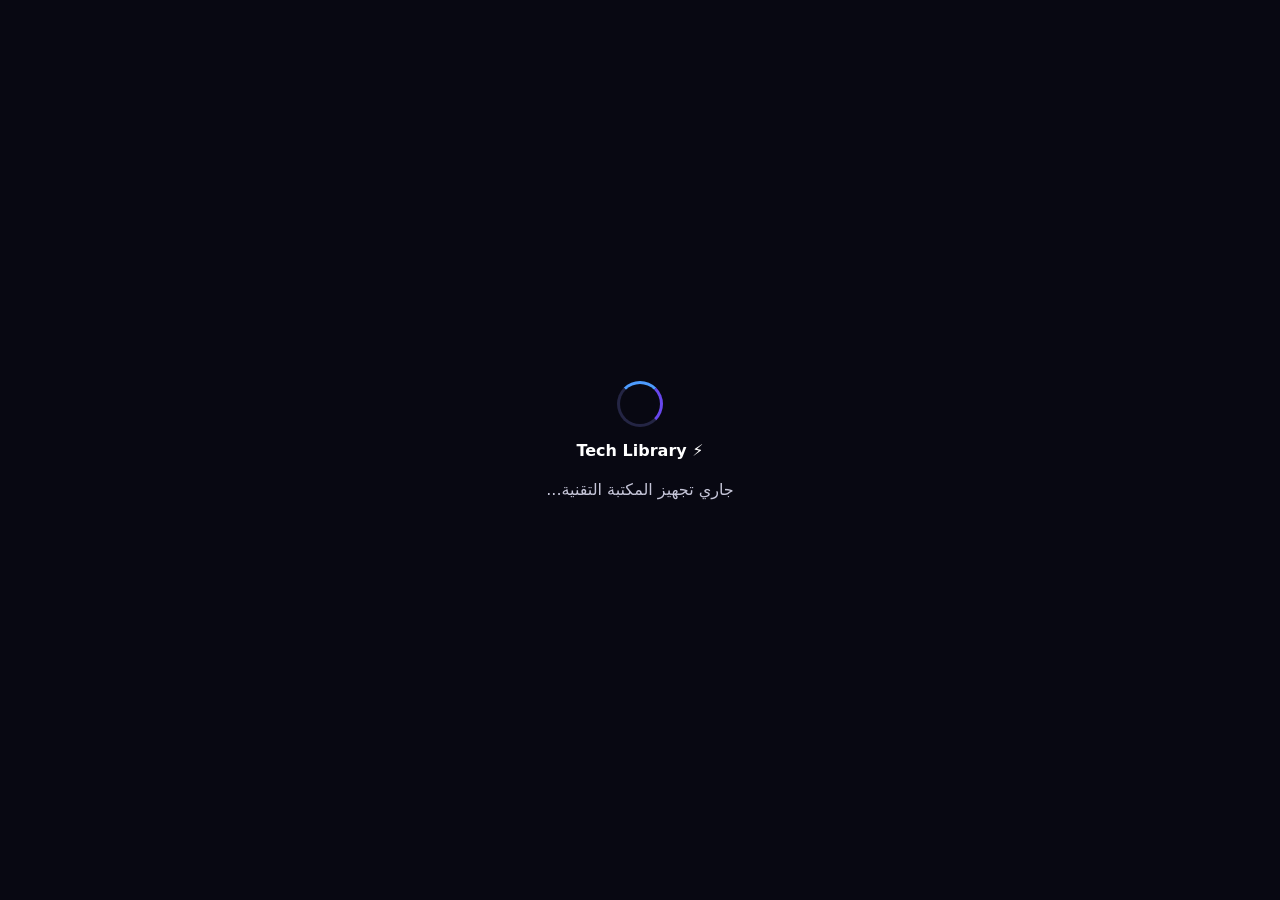
==== index.html @ afeb12ea "Tl" ====
<!doctype html><html lang="ar" dir="rtl"><head><meta charset="utf-8"><meta name="viewport" content="width=device-width,initial-scale=1"><title>Tech Library</title><link rel="stylesheet" href="style.css"></head><body><canvas id="network-bg"></canvas><div id="load" class="loading"><div class="loading-inner"><div class="spinner"></div><strong>⚡ Tech Library</strong><p class="muted">جاري تجهيز المكتبة التقنية...</p></div></div><div class="page"><header class="nav"><div class="container nav-inner"><a class="brand brand-logo" href="index.html" aria-label="Tech Library">⚡</a><nav class="nav-links"><a href="pages/assistant.html">🤖 TL</a><a href="pages/library.html">📚 الأقسام</a><a href="pages/developer.html">👨‍💻 معلومات المطور</a><button class="icon-btn" data-settings aria-label="الإعدادات">⚙️</button></nav></div></header><main><section class="hero container"><h1><span>Tech Library</span></h1><p>مكتبة تقنية تفاعلية تجمع الأدوات والخدمات والمصادر والمصطلحات، مع TL لمساعدتك في الوصول إلى ما تحتاجه من داخل المكتبة.</p><div class="actions"><a class="btn primary" href="pages/assistant.html">🤖 اسأل TL</a><a class="btn" href="pages/library.html">📚 استكشف المكتبة</a></div><form class="searchbox" id="quickSearch"><input id="quickQ" placeholder="ابحث عن تطبيق، AI، مصطلح، موقع تعليمي..."><button class="btn primary">🔎 بحث</button></form></section><section class="section container"><div class="section-head"><h2>📊 نظرة سريعة</h2></div><div id="homeStats" class="stats"></div></section><section class="section container"><div class="section-head"><h2>🧩 أقسام المكتبة</h2><a class="btn small" href="pages/library.html">عرض الكل</a></div><div id="homeCategories" class="grid"></div></section></main><footer>Tech Library — مكتبة تقنية رسمية</footer></div><div id="settingsPanel"></div><div class="toast-wrap" id="toasts"></div><script src="data.js"></script><script src="main.js"></script></body></html>
---- style.css ----
:root{--bg:#080812;--panel:#0f1020;--panel2:#14152a;--blue:#4d9cff;--purple:#6847ed;--text:#fff;--muted:#c5c5d8;--border:#29294a;--good:#4ee6a8;--danger:#ff6b8a;--shadow:0 12px 40px rgba(0,0,0,.35)}
*{box-sizing:border-box}html{scroll-behavior:smooth}body{margin:0;background:var(--bg);color:var(--text);font-family:system-ui,-apple-system,"Segoe UI",Tahoma,Arial,sans-serif;min-height:100vh}a{color:inherit;text-decoration:none}button,input{font:inherit}.page{position:relative;z-index:1;min-height:100vh}.container{width:min(1120px,calc(100% - 28px));margin:auto}.nav{position:sticky;top:0;z-index:20;background:rgba(8,8,18,.78);backdrop-filter:blur(14px);border-bottom:1px solid var(--border)}.nav-inner{min-height:64px;display:flex;align-items:center;justify-content:space-between;gap:10px}.brand{font-weight:900;display:flex;align-items:center;gap:8px}.brand b{background:linear-gradient(90deg,var(--blue),var(--purple));-webkit-background-clip:text;background-clip:text;color:transparent}.nav-links{display:flex;gap:7px;flex-wrap:wrap;justify-content:flex-end}.nav-links a,.nav-links button{border:1px solid var(--border);background:rgba(20,21,42,.8);color:var(--muted);padding:9px 12px;border-radius:12px;cursor:pointer}.nav-links a:hover,.nav-links button:hover{color:#fff;border-color:#4d4d83}.hero{padding:70px 0 35px;text-align:center}.hero h1{font-size:clamp(38px,8vw,78px);margin:0 0 12px}.hero h1 span{background:linear-gradient(90deg,var(--blue),#9d7bff,var(--purple));-webkit-background-clip:text;background-clip:text;color:transparent}.hero p{max-width:760px;margin:0 auto 25px;color:var(--muted);font-size:18px;line-height:1.8}.actions{display:flex;justify-content:center;gap:10px;flex-wrap:wrap}.btn{display:inline-flex;align-items:center;justify-content:center;gap:7px;border:1px solid #3c3c68;background:linear-gradient(135deg,#161a34,#111225);color:#fff;padding:11px 16px;border-radius:13px;cursor:pointer;transition:.2s}.btn:hover{transform:translateY(-1px);border-color:var(--blue)}.btn.primary{background:linear-gradient(135deg,var(--blue),var(--purple));border:0}.btn.ghost{background:transparent}.btn.small{padding:8px 11px;border-radius:10px;font-size:14px}.searchbox{display:flex;gap:8px;max-width:760px;margin:22px auto}.searchbox input{flex:1;min-width:0;border:1px solid var(--border);background:#0d0e1c;color:#fff;padding:14px 16px;border-radius:14px;outline:none}.searchbox input:focus{border-color:var(--blue);box-shadow:0 0 0 3px rgba(77,156,255,.12)}.section{padding:28px 0}.section-head{display:flex;align-items:end;justify-content:space-between;gap:14px;margin-bottom:18px}.section-head h2{margin:0;font-size:25px}.muted{color:var(--muted);line-height:1.7}.grid{display:grid;grid-template-columns:repeat(auto-fill,minmax(240px,1fr));gap:14px}.card{background:linear-gradient(180deg,rgba(20,21,42,.94),rgba(12,13,27,.94));border:1px solid var(--border);border-radius:18px;padding:18px;box-shadow:var(--shadow);min-width:0}.card:hover{border-color:#4b4b78}.icon{font-size:30px;margin-bottom:8px}.tag{display:inline-flex;padding:5px 8px;border-radius:999px;background:rgba(104,71,237,.12);border:1px solid rgba(104,71,237,.3);color:#c8bfff;font-size:12px}.card h3{margin:10px 0 6px}.card .btn{margin-top:12px;width:100%}.stats{display:grid;grid-template-columns:repeat(4,1fr);gap:12px}.stat{padding:18px;border:1px solid var(--border);border-radius:16px;background:rgba(16,17,33,.85);text-align:center}.stat strong{display:block;font-size:28px}.category-card{cursor:pointer}.category-card .count{font-weight:800;color:var(--blue);margin-top:8px}.toolbar{display:flex;gap:8px;flex-wrap:wrap;margin:12px 0}.chips{display:flex;gap:7px;overflow:auto;padding-bottom:4px}.chips button{white-space:nowrap}.chat-wrap{max-width:820px;margin:30px auto}.chat{border:1px solid var(--border);background:rgba(12,13,27,.92);border-radius:20px;overflow:hidden}.messages{padding:16px;min-height:420px;max-height:65vh;overflow:auto}.msg{max-width:92%;padding:12px 14px;border-radius:16px;margin:8px 0;line-height:1.75;word-break:break-word}.msg.user{margin-right:auto;background:#17182d;border:1px solid var(--border)}.msg.bot{margin-left:auto;background:linear-gradient(135deg,rgba(77,156,255,.12),rgba(104,71,237,.14));border:1px solid #36365c}.msg-actions{display:flex;gap:7px;flex-wrap:wrap;margin-top:10px}.chat-input{display:flex;gap:8px;padding:12px;border-top:1px solid var(--border)}.chat-input input{flex:1;min-width:0;background:#090a16;border:1px solid var(--border);border-radius:12px;color:#fff;padding:12px}.settings-panel{position:fixed;inset:0;z-index:50;display:none;background:rgba(0,0,0,.62);padding:18px}.settings-panel.open{display:flex;align-items:center;justify-content:center}.settings{width:min(620px,100%);max-height:90vh;overflow:auto;background:#0d0e1c;border:1px solid var(--border);border-radius:20px;padding:20px}.setting-row{display:flex;align-items:center;justify-content:space-between;gap:15px;padding:14px 0;border-bottom:1px solid #22233d}.setting-row:last-child{border-bottom:0}.switch{width:48px;height:28px;border-radius:99px;border:1px solid var(--border);background:#1b1c31;cursor:pointer;padding:3px}.switch i{display:block;width:20px;height:20px;border-radius:50%;background:#777;transition:.2s}.switch.on{background:linear-gradient(90deg,var(--blue),var(--purple))}.switch.on i{transform:translateX(19px);background:#fff}.toast-wrap{position:fixed;z-index:100;left:14px;bottom:14px;display:grid;gap:8px}.toast{padding:11px 14px;border-radius:12px;border:1px solid var(--border);background:#15162a;box-shadow:var(--shadow);animation:toast .2s ease}.loading{position:fixed;inset:0;z-index:200;background:#080812;display:grid;place-items:center;transition:.35s}.loading.hide{opacity:0;pointer-events:none}.loading-inner{text-align:center}.spinner{width:46px;height:46px;border:3px solid #242544;border-top-color:var(--blue);border-right-color:var(--purple);border-radius:50%;animation:spin 1s linear infinite;margin:0 auto 14px}.empty{text-align:center;padding:40px;color:var(--muted)}footer{padding:35px 0;color:var(--muted);text-align:center}.warning{border-color:#6d4c29;background:rgba(109,76,41,.12);color:#ffd39a}.source-line{color:#8e90aa;font-size:12px;margin-top:10px}@keyframes spin{to{transform:rotate(360deg)}}@keyframes toast{from{transform:translateY(8px);opacity:0}}
#network-bg{position:fixed;inset:0;z-index:0;pointer-events:none;opacity:.7}.reduced #network-bg{display:none}.reduced .btn:hover{transform:none}@media(max-width:700px){.nav-inner{align-items:flex-start;padding:10px 0}.nav-links{max-width:70%;overflow:auto;justify-content:flex-end}.hero{padding-top:48px}.stats{grid-template-columns:repeat(2,1fr)}.grid{grid-template-columns:1fr}.messages{min-height:360px}.msg{max-width:96%}.searchbox{flex-direction:column}.searchbox .btn{width:100%}.section-head{align-items:flex-start;flex-direction:column}}@media(prefers-reduced-motion:reduce){*{scroll-behavior:auto!important;animation:none!important;transition:none!important}}

/* ---------- Update 5: restored simple header + user environment ---------- */
.brand-logo{font-size:28px;text-decoration:none;min-width:42px;justify-content:center}.icon-btn{width:42px;height:42px;padding:0;border-radius:12px;border:1px solid var(--border);background:transparent;color:#fff;cursor:pointer;font-size:18px}.icon-btn:hover{border-color:var(--blue);background:rgba(77,156,255,.08)}.setting-group{border:1px solid var(--border);border-radius:16px;padding:12px 15px;margin:12px 0}.setting-group h3{margin:4px 0 8px}.select{max-width:230px;background:#111225;color:#fff;border:1px solid var(--border);border-radius:10px;padding:9px}.theme-toggle{width:48px;height:48px;border-radius:50%;border:1px solid var(--border);background:#16182b;color:#fff;cursor:pointer;font-size:20px}.reset-grid{display:grid;grid-template-columns:repeat(2,minmax(0,1fr));gap:8px}.reset-grid .btn{width:100%}body[data-theme="light"]{--bg:#f7f8fb;--surface:#fff;--text:#151827;--muted:#5c6173;--border:#d9dce7;--shadow:0 8px 30px rgba(20,24,40,.08);background:var(--bg);color:var(--text)}body[data-theme="light"] .nav{background:rgba(247,248,251,.86)}body[data-theme="light"] .nav-links a,body[data-theme="light"] .nav-links button{color:#303546}body[data-theme="light"] .nav-links a:hover,body[data-theme="light"] .nav-links button:hover{color:#111827;border-color:#aeb4c5}body[data-theme="light"] .card{background:rgba(255,255,255,.92);border-color:#d9dce7}body[data-theme="light"] .stat{background:rgba(255,255,255,.9);border-color:#d9dce7}body[data-theme="light"] .chat{background:rgba(255,255,255,.94)}body[data-theme="light"] .messages .msg.user{background:#eef0f6;border-color:#d9dce7}body[data-theme="light"] .chat-input input,body[data-theme="light"] .searchbox input{background:#fff;color:#151827;border-color:#d9dce7}body[data-theme="light"] .settings{background:#fff;border-color:#d9dce7}body[data-theme="light"] .btn{background:#f3f5fa;color:#171a28;border-color:#d5d9e4}body[data-theme="light"] .btn.primary{color:#fff;background:linear-gradient(135deg,var(--blue),var(--purple));border:0}body[data-theme="light"] .select{background:#fff;color:#151827}.warning{border:1px solid #8a6a3b;padding:8px;border-radius:10px}.source-line{font-size:12px;margin-top:8px}.no-particles #network-bg{display:none}@media(max-width:700px){.reset-grid{grid-template-columns:1fr}.select{max-width:100%;width:100%}.nav-links{max-width:none;gap:5px}.nav-links a{padding:8px 9px}.brand-logo{font-size:25px}}
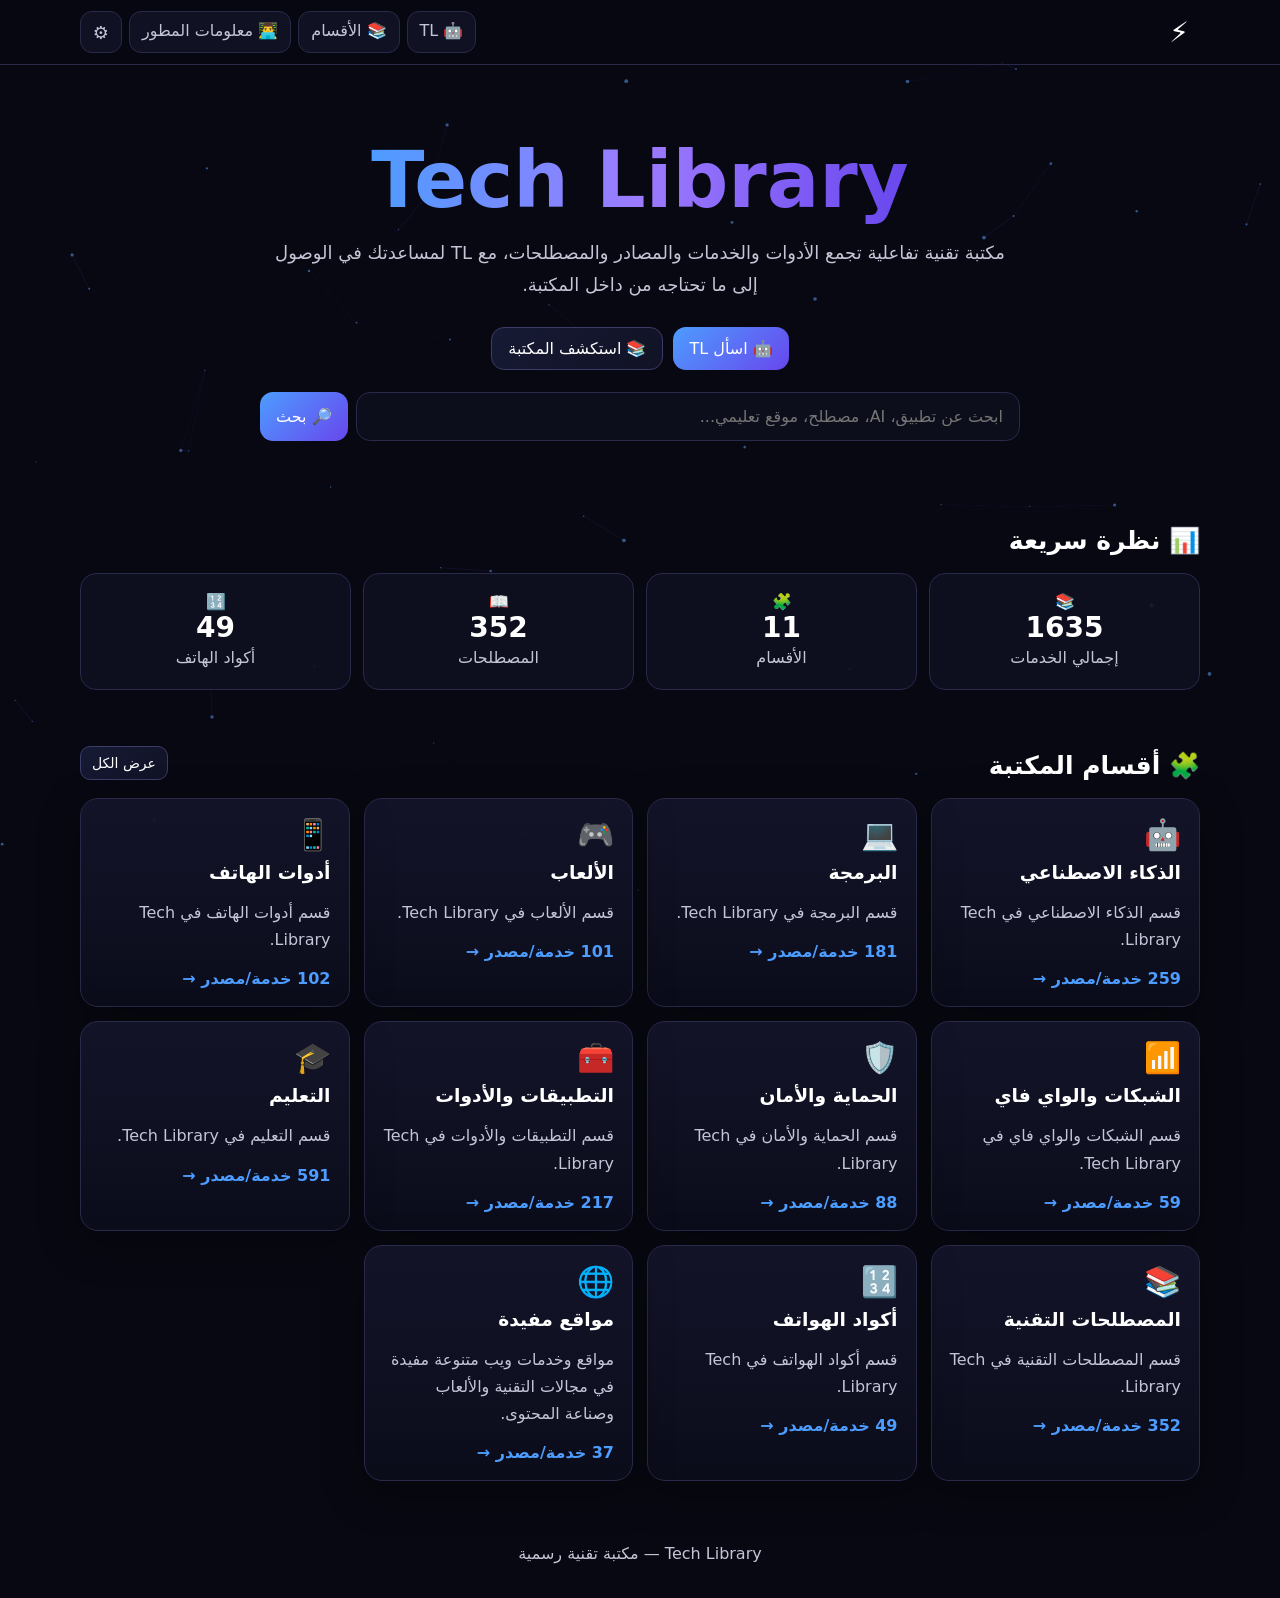
==== commit 7d2ad671: "Add files via upload" ====
--- a/index.html
+++ b/index.html
@@ -1 +1 @@
-<!doctype html><html lang="ar" dir="rtl"><head><meta charset="utf-8"><meta name="viewport" content="width=device-width,initial-scale=1"><title>Tech Library</title><link rel="stylesheet" href="style.css"></head><body><canvas id="network-bg"></canvas><div id="load" class="loading"><div class="loading-inner"><div class="spinner"></div><strong>⚡ Tech Library</strong><p class="muted">جاري تجهيز المكتبة التقنية...</p></div></div><div class="page"><header class="nav"><div class="container nav-inner"><a class="brand brand-logo" href="index.html" aria-label="Tech Library">⚡</a><nav class="nav-links"><a href="pages/assistant.html">🤖 TL</a><a href="pages/library.html">📚 الأقسام</a><a href="pages/developer.html">👨‍💻 معلومات المطور</a><button class="icon-btn" data-settings aria-label="الإعدادات">⚙️</button></nav></div></header><main><section class="hero container"><h1><span>Tech Library</span></h1><p>مكتبة تقنية تفاعلية تجمع الأدوات والخدمات والمصادر والمصطلحات، مع TL لمساعدتك في الوصول إلى ما تحتاجه من داخل المكتبة.</p><div class="actions"><a class="btn primary" href="pages/assistant.html">🤖 اسأل TL</a><a class="btn" href="pages/library.html">📚 استكشف المكتبة</a></div><form class="searchbox" id="quickSearch"><input id="quickQ" placeholder="ابحث عن تطبيق، AI، مصطلح، موقع تعليمي..."><button class="btn primary">🔎 بحث</button></form></section><section class="section container"><div class="section-head"><h2>📊 نظرة سريعة</h2></div><div id="homeStats" class="stats"></div></section><section class="section container"><div class="section-head"><h2>🧩 أقسام المكتبة</h2><a class="btn small" href="pages/library.html">عرض الكل</a></div><div id="homeCategories" class="grid"></div></section></main><footer>Tech Library — مكتبة تقنية رسمية</footer></div><div id="settingsPanel"></div><div class="toast-wrap" id="toasts"></div><script src="data.js"></script><script src="main.js"></script></body></html>
+<!doctype html><html lang="ar" dir="rtl"><head><meta charset="utf-8"><meta name="viewport" content="width=device-width,initial-scale=1"><title>Tech Library</title><link rel="stylesheet" href="style.css"></head><body><canvas id="network-bg"></canvas><div id="load" class="loading"><div class="loading-inner"><div class="spinner"></div><strong>⚡ Tech Library</strong><p class="muted">جاري تجهيز المكتبة التقنية...</p></div></div><div class="page"><header class="nav"><div class="container nav-inner"><a class="brand brand-logo" href="index.html" aria-label="Tech Library">⚡</a><nav class="nav-links"><a href="pages/assistant.html">🤖 TL</a><a href="pages/library.html">📚 الأقسام</a><a href="pages/developer.html">👨‍💻 معلومات المطور</a><button class="icon-btn" data-settings aria-label="الإعدادات">⚙️</button></nav></div></header><main><section class="hero container"><h1><span>Tech Library</span></h1><p>مكتبة تقنية تفاعلية تجمع الأدوات والخدمات والمصادر والمصطلحات، مع TL لمساعدتك في الوصول إلى ما تحتاجه من داخل المكتبة.</p><div class="actions"><a class="btn primary" href="pages/assistant.html">🤖 اسأل TL</a><a class="btn" href="pages/library.html">📚 استكشف المكتبة</a></div><form class="searchbox" id="quickSearch"><input id="quickQ" placeholder="ابحث عن تطبيق، AI، مصطلح، موقع تعليمي..."><button class="btn primary">🔎 بحث</button></form></section><section class="section container"><div class="section-head"><h2>📊 نظرة سريعة</h2></div><div id="homeStats" class="stats"></div></section><section class="section container"><div class="section-head"><h2>🧩 أقسام المكتبة</h2><a class="btn small" href="pages/library.html">عرض الكل</a></div><div id="homeCategories" class="grid"></div></section></main><footer>Tech Library — مكتبة تقنية رسمية</footer></div><div id="settingsPanel"></div><div class="toast-wrap" id="toasts"></div><script src="data.js"></script><script src="boot-fix.js"></script><script src="main.js"></script></body></html>
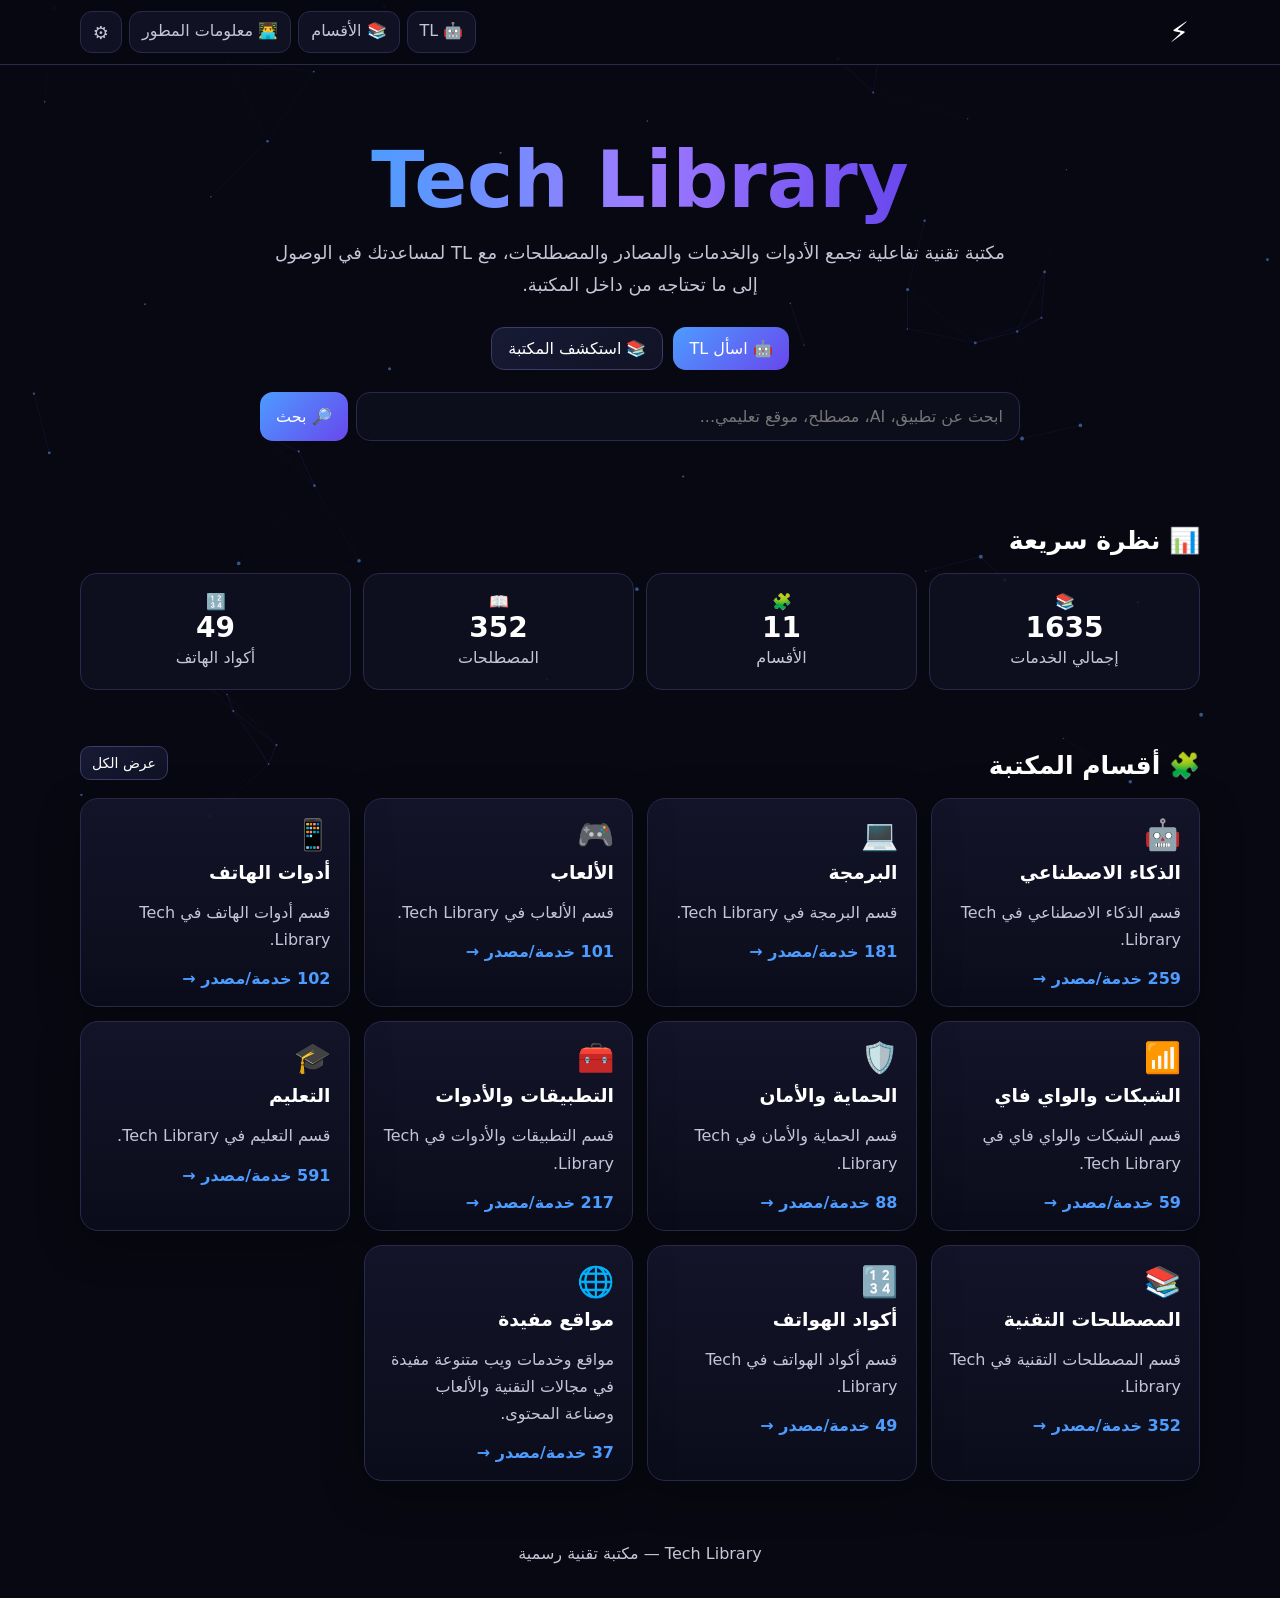
==== commit 5426abd0: "Update index.html" ====
--- a/index.html
+++ b/index.html
@@ -1 +1 @@
-<!doctype html><html lang="ar" dir="rtl"><head><meta charset="utf-8"><meta name="viewport" content="width=device-width,initial-scale=1"><title>Tech Library</title><link rel="stylesheet" href="style.css"></head><body><canvas id="network-bg"></canvas><div id="load" class="loading"><div class="loading-inner"><div class="spinner"></div><strong>⚡ Tech Library</strong><p class="muted">جاري تجهيز المكتبة التقنية...</p></div></div><div class="page"><header class="nav"><div class="container nav-inner"><a class="brand brand-logo" href="index.html" aria-label="Tech Library">⚡</a><nav class="nav-links"><a href="pages/assistant.html">🤖 TL</a><a href="pages/library.html">📚 الأقسام</a><a href="pages/developer.html">👨‍💻 معلومات المطور</a><button class="icon-btn" data-settings aria-label="الإعدادات">⚙️</button></nav></div></header><main><section class="hero container"><h1><span>Tech Library</span></h1><p>مكتبة تقنية تفاعلية تجمع الأدوات والخدمات والمصادر والمصطلحات، مع TL لمساعدتك في الوصول إلى ما تحتاجه من داخل المكتبة.</p><div class="actions"><a class="btn primary" href="pages/assistant.html">🤖 اسأل TL</a><a class="btn" href="pages/library.html">📚 استكشف المكتبة</a></div><form class="searchbox" id="quickSearch"><input id="quickQ" placeholder="ابحث عن تطبيق، AI، مصطلح، موقع تعليمي..."><button class="btn primary">🔎 بحث</button></form></section><section class="section container"><div class="section-head"><h2>📊 نظرة سريعة</h2></div><div id="homeStats" class="stats"></div></section><section class="section container"><div class="section-head"><h2>🧩 أقسام المكتبة</h2><a class="btn small" href="pages/library.html">عرض الكل</a></div><div id="homeCategories" class="grid"></div></section></main><footer>Tech Library — مكتبة تقنية رسمية</footer></div><div id="settingsPanel"></div><div class="toast-wrap" id="toasts"></div><script src="data.js"></script><script src="boot-fix.js"></script><script src="main.js"></script></body></html>
+<!doctype html><html lang="ar" dir="rtl"><head><meta charset="utf-8"><meta name="viewport" content="width=device-width,initial-scale=1"><title>Tech Library</title><link rel="stylesheet" href="style.css"></head><body><canvas id="network-bg"></canvas><div id="load" class="loading"><div class="loading-inner"><div class="spinner"></div><strong>⚡ Tech Library</strong><p class="muted">جاري تجهيز المكتبة التقنية...</p></div></div><div class="page"><header class="nav"><div class="container nav-inner"><a class="brand brand-logo" href="index.html" aria-label="Tech Library">⚡</a><nav class="nav-links"><a href="assistant.html">🤖 TL</a><a href="pages/library.html">📚 الأقسام</a><a href="pages/developer.html">👨‍💻 معلومات المطور</a><button class="icon-btn" data-settings aria-label="الإعدادات">⚙️</button></nav></div></header><main><section class="hero container"><h1><span>Tech Library</span></h1><p>مكتبة تقنية تفاعلية تجمع الأدوات والخدمات والمصادر والمصطلحات، مع TL لمساعدتك في الوصول إلى ما تحتاجه من داخل المكتبة.</p><div class="actions"><a class="btn primary" href="pages/assistant.html">🤖 اسأل TL</a><a class="btn" href="pages/library.html">📚 استكشف المكتبة</a></div><form class="searchbox" id="quickSearch"><input id="quickQ" placeholder="ابحث عن تطبيق، AI، مصطلح، موقع تعليمي..."><button class="btn primary">🔎 بحث</button></form></section><section class="section container"><div class="section-head"><h2>📊 نظرة سريعة</h2></div><div id="homeStats" class="stats"></div></section><section class="section container"><div class="section-head"><h2>🧩 أقسام المكتبة</h2><a class="btn small" href="pages/library.html">عرض الكل</a></div><div id="homeCategories" class="grid"></div></section></main><footer>Tech Library — مكتبة تقنية رسمية</footer></div><div id="settingsPanel"></div><div class="toast-wrap" id="toasts"></div><script src="data.js"></script><script src="boot-fix.js"></script><script src="main.js"></script></body></html>
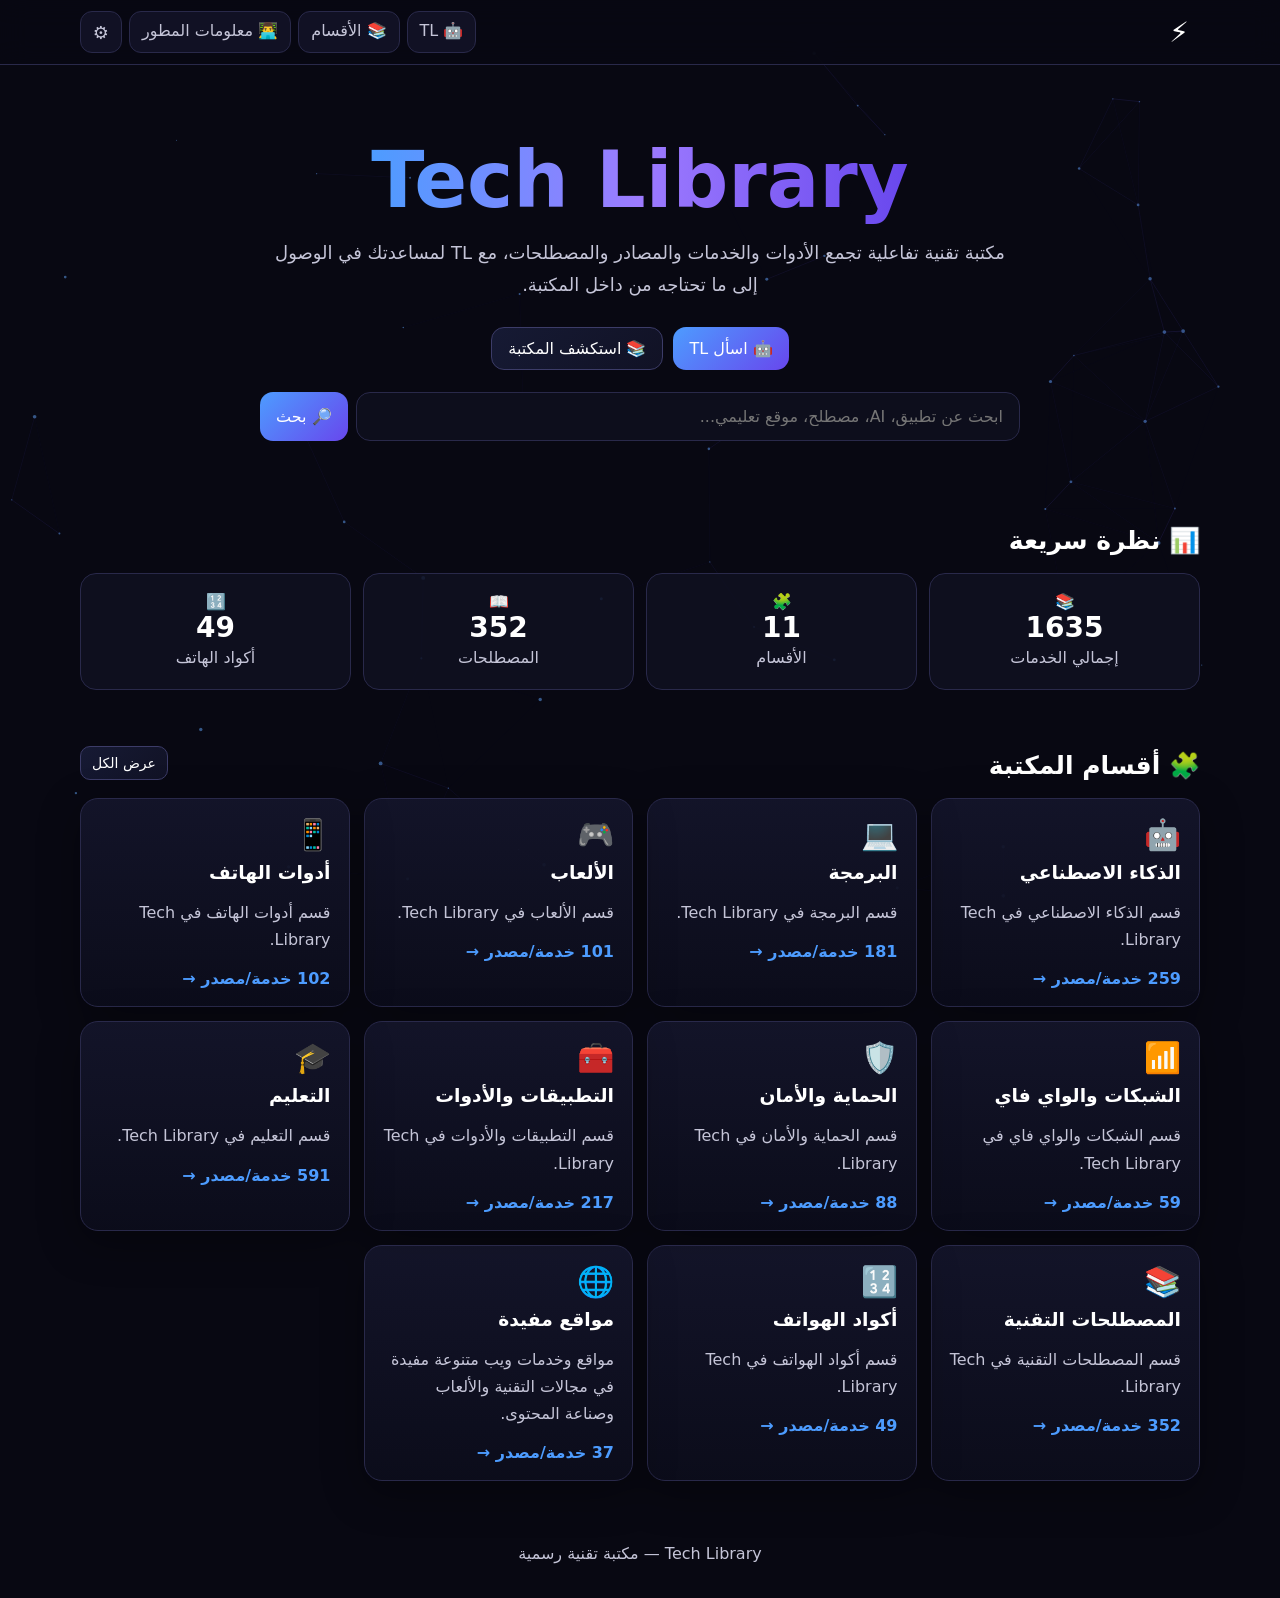
==== commit af4549f3: "Add files via upload" ====
--- a/index.html
+++ b/index.html
@@ -1 +1 @@
-<!doctype html><html lang="ar" dir="rtl"><head><meta charset="utf-8"><meta name="viewport" content="width=device-width,initial-scale=1"><title>Tech Library</title><link rel="stylesheet" href="style.css"></head><body><canvas id="network-bg"></canvas><div id="load" class="loading"><div class="loading-inner"><div class="spinner"></div><strong>⚡ Tech Library</strong><p class="muted">جاري تجهيز المكتبة التقنية...</p></div></div><div class="page"><header class="nav"><div class="container nav-inner"><a class="brand brand-logo" href="index.html" aria-label="Tech Library">⚡</a><nav class="nav-links"><a href="assistant.html">🤖 TL</a><a href="pages/library.html">📚 الأقسام</a><a href="pages/developer.html">👨‍💻 معلومات المطور</a><button class="icon-btn" data-settings aria-label="الإعدادات">⚙️</button></nav></div></header><main><section class="hero container"><h1><span>Tech Library</span></h1><p>مكتبة تقنية تفاعلية تجمع الأدوات والخدمات والمصادر والمصطلحات، مع TL لمساعدتك في الوصول إلى ما تحتاجه من داخل المكتبة.</p><div class="actions"><a class="btn primary" href="pages/assistant.html">🤖 اسأل TL</a><a class="btn" href="pages/library.html">📚 استكشف المكتبة</a></div><form class="searchbox" id="quickSearch"><input id="quickQ" placeholder="ابحث عن تطبيق، AI، مصطلح، موقع تعليمي..."><button class="btn primary">🔎 بحث</button></form></section><section class="section container"><div class="section-head"><h2>📊 نظرة سريعة</h2></div><div id="homeStats" class="stats"></div></section><section class="section container"><div class="section-head"><h2>🧩 أقسام المكتبة</h2><a class="btn small" href="pages/library.html">عرض الكل</a></div><div id="homeCategories" class="grid"></div></section></main><footer>Tech Library — مكتبة تقنية رسمية</footer></div><div id="settingsPanel"></div><div class="toast-wrap" id="toasts"></div><script src="data.js"></script><script src="boot-fix.js"></script><script src="main.js"></script></body></html>
+<!doctype html><html lang="ar" dir="rtl"><head><meta charset="utf-8"><meta name="viewport" content="width=device-width,initial-scale=1"><title>Tech Library</title><link rel="stylesheet" href="style.css"></head><body><canvas id="network-bg"></canvas><div id="load" class="loading"><div class="loading-inner"><div class="spinner"></div><strong>⚡ Tech Library</strong><p class="muted">جاري تجهيز المكتبة التقنية...</p></div></div><div class="page"><header class="nav"><div class="container nav-inner"><a class="brand brand-logo" href="index.html" aria-label="Tech Library">⚡</a><nav class="nav-links"><a href="assistant.html">🤖 TL</a><a href="library.html">📚 الأقسام</a><a href="developer.html">👨‍💻 معلومات المطور</a><button class="icon-btn" data-settings aria-label="الإعدادات">⚙️</button></nav></div></header><main><section class="hero container"><h1><span>Tech Library</span></h1><p>مكتبة تقنية تفاعلية تجمع الأدوات والخدمات والمصادر والمصطلحات، مع TL لمساعدتك في الوصول إلى ما تحتاجه من داخل المكتبة.</p><div class="actions"><a class="btn primary" href="assistant.html">🤖 اسأل TL</a><a class="btn" href="library.html">📚 استكشف المكتبة</a></div><form class="searchbox" id="quickSearch"><input id="quickQ" placeholder="ابحث عن تطبيق، AI، مصطلح، موقع تعليمي..."><button class="btn primary">🔎 بحث</button></form></section><section class="section container"><div class="section-head"><h2>📊 نظرة سريعة</h2></div><div id="homeStats" class="stats"></div></section><section class="section container"><div class="section-head"><h2>🧩 أقسام المكتبة</h2><a class="btn small" href="library.html">عرض الكل</a></div><div id="homeCategories" class="grid"></div></section></main><footer>Tech Library — مكتبة تقنية رسمية</footer></div><div id="settingsPanel"></div><div class="toast-wrap" id="toasts"></div><script src="data.js"></script><script src="boot-fix.js"></script><script src="main.js"></script></body></html>
